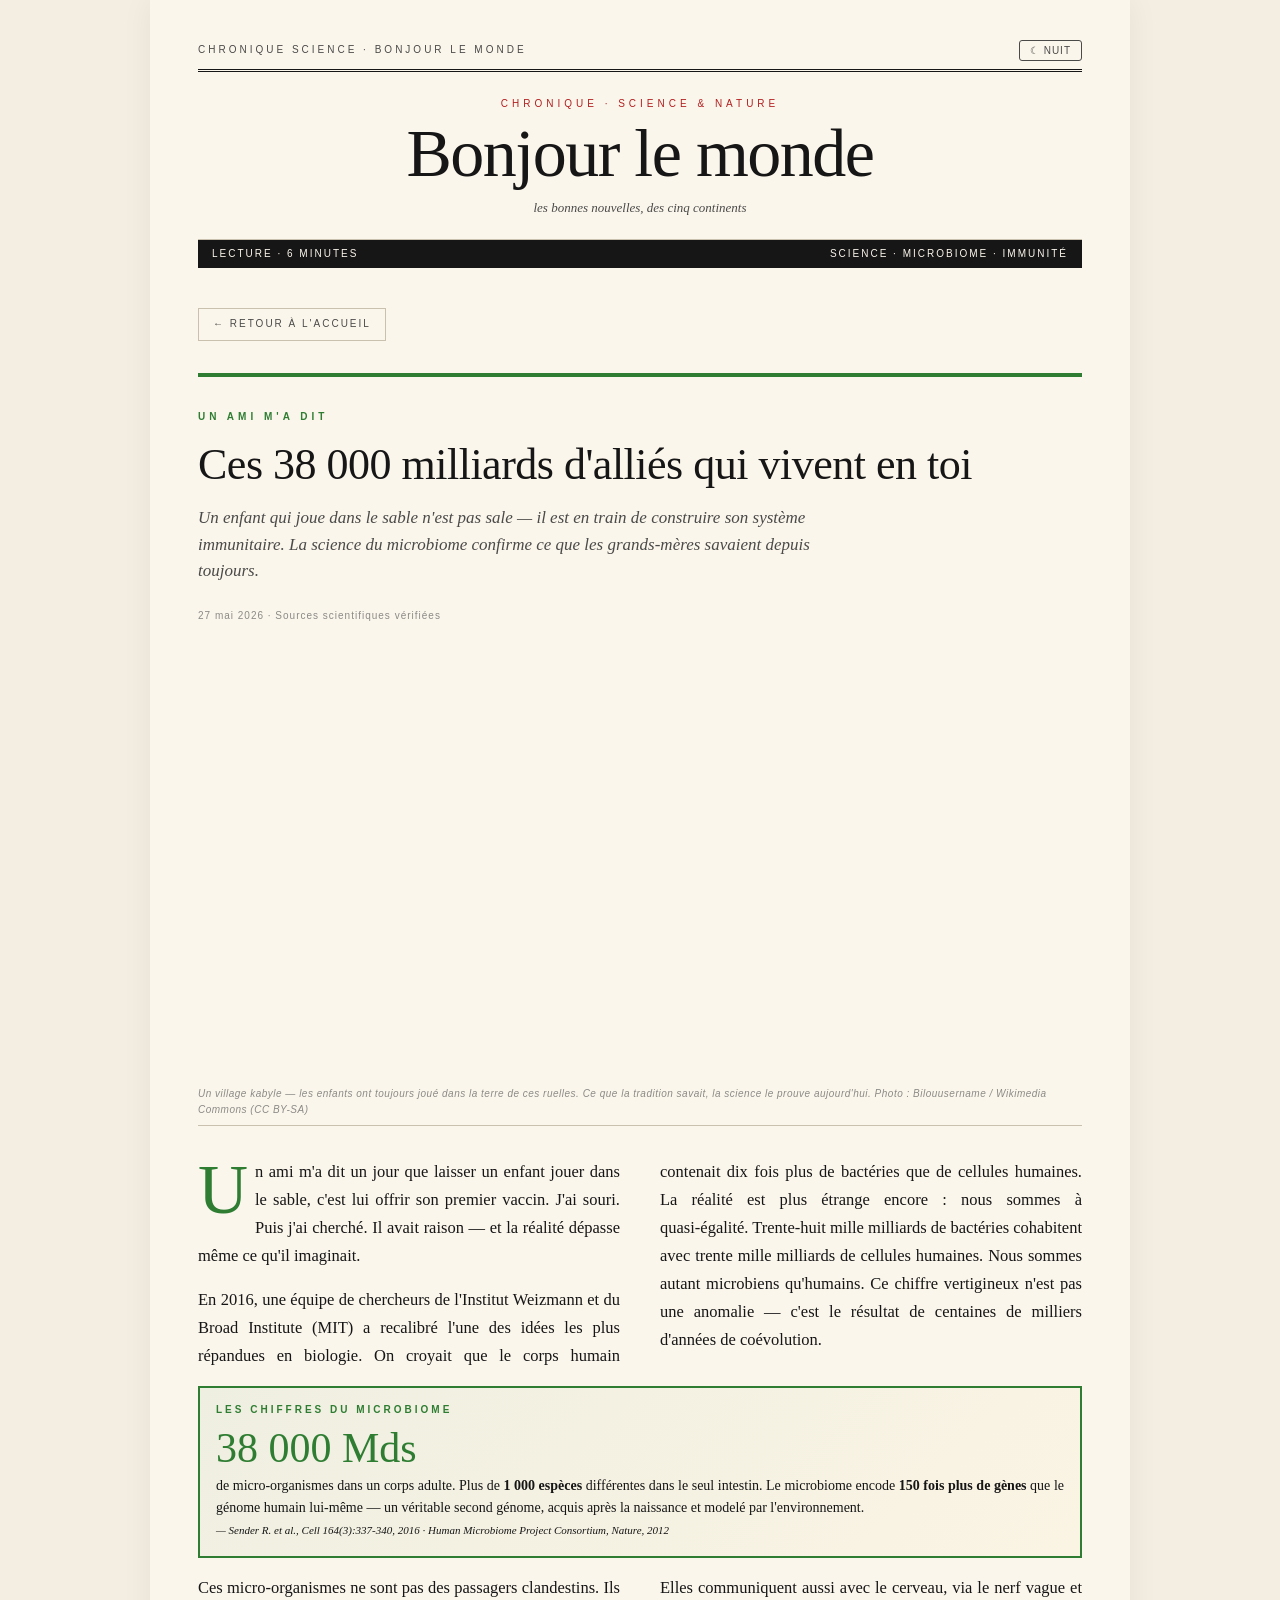
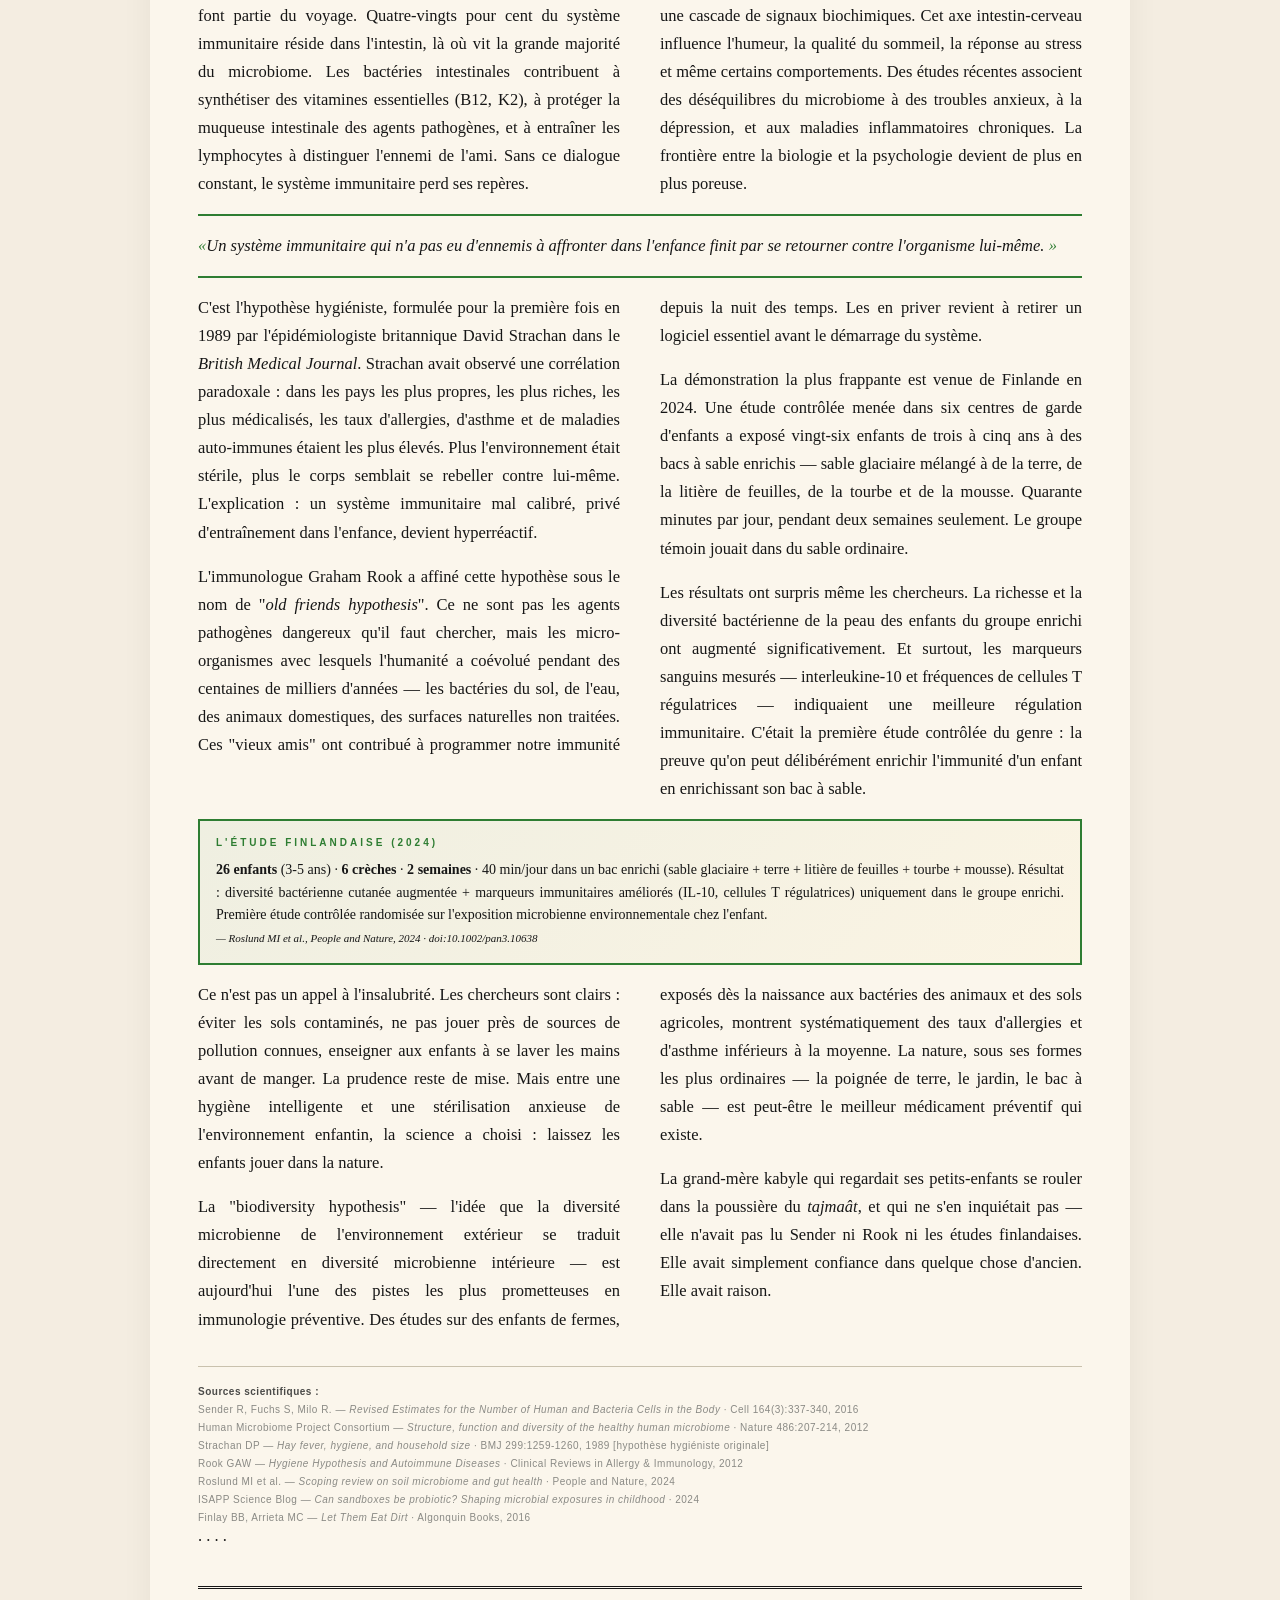
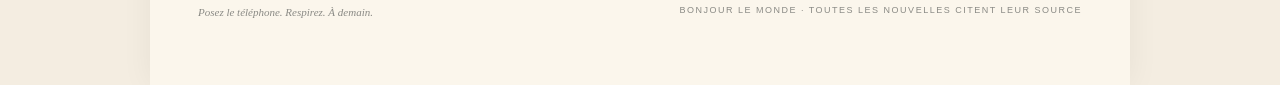
==== archives/ami-microbiome.html @ e5c4c758 "feat: article 'Un ami m'a dit' page séparée + bouton flash index" ====
<!DOCTYPE html>
<html lang="fr">
<head>
<meta charset="UTF-8">
<meta name="viewport" content="width=device-width, initial-scale=1.0">
<title>Un ami m'a dit — ces 38 000 milliards d'alliés qui vivent en toi | Bonjour le monde</title>
<meta name="description" content="Le microbiome humain, pourquoi les enfants qui jouent dans la terre s'immunisent, et comment ces 38 000 milliards de bactéries sont nos meilleurs alliés.">
<meta name="keywords" content="microbiome, bactéries intestinales, système immunitaire, enfants sable terre, hypothèse hygiéniste, bonnes nouvelles, santé, science">
<meta name="author" content="Bonjour le monde">
<meta name="robots" content="index, follow">
<link rel="canonical" href="https://dzcheck.com/archives/ami-microbiome.html">

<meta property="og:type" content="article">
<meta property="og:title" content="Un ami m'a dit — ces 38 000 milliards d'alliés qui vivent en toi">
<meta property="og:description" content="Le microbiome humain, pourquoi les enfants qui jouent dans la terre s'immunisent, et comment ces 38 000 milliards de bactéries sont nos meilleurs alliés.">
<meta property="og:image" content="https://upload.wikimedia.org/wikipedia/commons/3/3a/Berber%28village%29.jpg">
<meta property="og:url" content="https://dzcheck.com/archives/ami-microbiome.html">
<meta property="og:site_name" content="Bonjour le monde">
<meta property="og:locale" content="fr_FR">
<meta property="article:published_time" content="2026-05-27T08:00:00+01:00">
<meta property="article:section" content="Science">

<meta name="twitter:card" content="summary_large_image">
<meta name="twitter:title" content="Un ami m'a dit — ces 38 000 milliards d'alliés qui vivent en toi">
<meta name="twitter:description" content="Pourquoi jouer dans la terre est bon pour l'immunité — et ce que la science dit sur nos 38 000 milliards de bactéries.">
<meta name="twitter:image" content="https://upload.wikimedia.org/wikipedia/commons/3/3a/Berber%28village%29.jpg">

<script type="application/ld+json">
{
  "@context": "https://schema.org",
  "@type": "Article",
  "headline": "Un ami m'a dit — ces 38 000 milliards d'alliés qui vivent en toi",
  "datePublished": "2026-05-27T08:00:00+01:00",
  "inLanguage": "fr",
  "author": { "@type": "Organization", "name": "Bonjour le monde", "url": "https://dzcheck.com/" },
  "publisher": { "@type": "Organization", "name": "Bonjour le monde" },
  "description": "Le microbiome humain, pourquoi les enfants qui jouent dans la terre s'immunisent, et comment ces 38 000 milliards de bactéries sont nos meilleurs alliés.",
  "mainEntityOfPage": { "@type": "WebPage", "@id": "https://dzcheck.com/archives/ami-microbiome.html" }
}
</script>

<link rel="icon" type="image/svg+xml" href="../assets/logo.svg">
<link rel="stylesheet" href="../assets/style.css">
<style>
  .ami-header {
    border-top: 4px solid #2E7D32;
    padding: 2rem 0 1rem;
    margin-bottom: 2rem;
  }
  .ami-label {
    font-family: var(--sans);
    font-size: 10px;
    letter-spacing: 4px;
    text-transform: uppercase;
    color: #2E7D32;
    font-weight: bold;
    margin: 0 0 1rem;
  }
  .ami-header h1 {
    font-family: var(--display);
    font-size: clamp(28px, 5vw, 44px);
    font-weight: 500;
    line-height: 1.1;
    letter-spacing: -0.5px;
    margin: 0 0 1rem;
  }
  .ami-header .deck {
    font-style: italic;
    font-size: 17px;
    line-height: 1.55;
    color: var(--ink-soft);
    max-width: 38em;
    margin: 0 0 1.5rem;
  }
  .ami-body {
    columns: 1;
    column-gap: 2.5rem;
    margin: 2rem 0;
  }
  @media (min-width: 720px) { .ami-body { columns: 2; } }
  .ami-body p {
    margin: 0 0 1rem;
    text-align: justify;
    hyphens: auto;
    font-size: 16.5px;
    line-height: 1.7;
  }
  .ami-body p:first-child::first-letter {
    font-family: var(--display);
    font-size: 4.2em;
    float: left;
    line-height: 0.85;
    margin: 0.05em 0.1em 0 0;
    font-weight: 500;
    color: #2E7D32;
  }
  .pull-ami {
    border-top: 2px solid #2E7D32;
    border-bottom: 2px solid #2E7D32;
    padding: 1rem 0; margin: 1.5rem 0;
    font-family: var(--display); font-size: 21px;
    font-style: italic; line-height: 1.35;
    text-align: center; color: var(--ink);
    column-span: all;
  }
  .pull-ami::before { content: "\AB "; color: #2E7D32; }
  .pull-ami::after  { content: " \BB"; color: #2E7D32; }
  .encadre-science {
    border: 2px solid #2E7D32;
    background: linear-gradient(135deg, rgba(46,125,50,0.06) 0%, rgba(245,197,24,0.04) 100%);
    padding: 14px 16px; margin: 1rem 0;
    column-span: all;
  }
  .encadre-science h4 {
    font-family: var(--sans); font-size: 10px; letter-spacing: 3px;
    text-transform: uppercase; color: #2E7D32; margin: 0 0 8px; font-weight: bold;
  }
  .encadre-science .chiffre {
    font-family: var(--display); font-size: 42px; line-height: 1;
    color: #2E7D32; font-weight: 500; display: block; margin-bottom: 6px;
  }
  .encadre-science p { margin: 0; font-size: 14px; line-height: 1.6; }
  .refs {
    border-top: 1px solid var(--rule);
    padding-top: 1rem;
    margin-top: 2rem;
    font-family: var(--sans);
    font-size: 10px;
    color: var(--ink-faint);
    letter-spacing: 0.5px;
    line-height: 1.8;
  }
  .refs strong { color: var(--ink-soft); }
  .back-link {
    display: inline-block;
    font-family: var(--sans);
    font-size: 10px;
    letter-spacing: 2px;
    text-transform: uppercase;
    color: var(--ink-soft);
    border: 0.5px solid var(--rule);
    padding: 7px 14px;
    text-decoration: none;
    transition: all 0.2s;
    margin-bottom: 2rem;
  }
  .back-link:hover { color: #2E7D32; border-color: #2E7D32; }
</style>
</head>
<body>
<div class="page">

<div class="topbar">
  <small>Chronique Science · Bonjour le monde</small>
  <button class="toggle" id="toggle">☾ NUIT</button>
</div>

<header class="masthead">
  <p class="pre">Chronique · Science &amp; Nature</p>
  <h1>Bonjour le monde</h1>
  <p class="strap">les bonnes nouvelles, des cinq continents</p>
</header>

<div class="bandeau">
  <span>Lecture · 6 minutes</span>
  <span>Science · Microbiome · Immunité</span>
</div>

<a class="back-link" href="../index.html">← Retour à l'accueil</a>

<!-- ===== ARTICLE ===== -->
<article>
  <div class="ami-header">
    <p class="ami-label">Un ami m'a dit</p>
    <h1>Ces 38 000 milliards d'alliés qui vivent en toi</h1>
    <p class="deck">Un enfant qui joue dans le sable n'est pas sale — il est en train de construire son système immunitaire. La science du microbiome confirme ce que les grands-mères savaient depuis toujours.</p>
    <p style="font-family:var(--sans);font-size:10px;color:var(--ink-faint);letter-spacing:1px;">27 mai 2026 · Sources scientifiques vérifiées</p>
  </div>

  <div class="cover-photo" data-bg="https://upload.wikimedia.org/wikipedia/commons/3/3a/Berber%28village%29.jpg" style="aspect-ratio:16/7;"></div>
  <p class="cover-caption">Un village kabyle — les enfants ont toujours joué dans la terre de ces ruelles. Ce que la tradition savait, la science le prouve aujourd'hui. Photo : Bilouusername / Wikimedia Commons (CC BY-SA)</p>

  <div class="ami-body">

    <p>Un ami m'a dit un jour que laisser un enfant jouer dans le sable, c'est lui offrir son premier vaccin. J'ai souri. Puis j'ai cherché. Il avait raison — et la réalité dépasse même ce qu'il imaginait.</p>

    <p>En 2016, une équipe de chercheurs de l'Institut Weizmann et du Broad Institute (MIT) a recalibré l'une des idées les plus répandues en biologie. On croyait que le corps humain contenait dix fois plus de bactéries que de cellules humaines. La réalité est plus étrange encore : nous sommes à quasi-égalité. Trente-huit mille milliards de bactéries cohabitent avec trente mille milliards de cellules humaines. Nous sommes autant microbiens qu'humains. Ce chiffre vertigineux n'est pas une anomalie — c'est le résultat de centaines de milliers d'années de coévolution.</p>

    <div class="encadre-science">
      <h4>Les chiffres du microbiome</h4>
      <span class="chiffre">38 000 Mds</span>
      <p>de micro-organismes dans un corps adulte. Plus de <strong>1 000 espèces</strong> différentes dans le seul intestin. Le microbiome encode <strong>150 fois plus de gènes</strong> que le génome humain lui-même — un véritable second génome, acquis après la naissance et modelé par l'environnement.
      <br><em style="font-size:11px;">— Sender R. et al., Cell 164(3):337-340, 2016 · Human Microbiome Project Consortium, Nature, 2012</em></p>
    </div>

    <p>Ces micro-organismes ne sont pas des passagers clandestins. Ils font partie du voyage. Quatre-vingts pour cent du système immunitaire réside dans l'intestin, là où vit la grande majorité du microbiome. Les bactéries intestinales contribuent à synthétiser des vitamines essentielles (B12, K2), à protéger la muqueuse intestinale des agents pathogènes, et à entraîner les lymphocytes à distinguer l'ennemi de l'ami. Sans ce dialogue constant, le système immunitaire perd ses repères.</p>

    <p>Elles communiquent aussi avec le cerveau, via le nerf vague et une cascade de signaux biochimiques. Cet axe intestin-cerveau influence l'humeur, la qualité du sommeil, la réponse au stress et même certains comportements. Des études récentes associent des déséquilibres du microbiome à des troubles anxieux, à la dépression, et aux maladies inflammatoires chroniques. La frontière entre la biologie et la psychologie devient de plus en plus poreuse.</p>

    <p class="pull-ami">Un système immunitaire qui n'a pas eu d'ennemis à affronter dans l'enfance finit par se retourner contre l'organisme lui-même.</p>

    <p>C'est l'hypothèse hygiéniste, formulée pour la première fois en 1989 par l'épidémiologiste britannique David Strachan dans le <em>British Medical Journal</em>. Strachan avait observé une corrélation paradoxale : dans les pays les plus propres, les plus riches, les plus médicalisés, les taux d'allergies, d'asthme et de maladies auto-immunes étaient les plus élevés. Plus l'environnement était stérile, plus le corps semblait se rebeller contre lui-même. L'explication : un système immunitaire mal calibré, privé d'entraînement dans l'enfance, devient hyperréactif.</p>

    <p>L'immunologue Graham Rook a affiné cette hypothèse sous le nom de "<em>old friends hypothesis</em>". Ce ne sont pas les agents pathogènes dangereux qu'il faut chercher, mais les micro-organismes avec lesquels l'humanité a coévolué pendant des centaines de milliers d'années — les bactéries du sol, de l'eau, des animaux domestiques, des surfaces naturelles non traitées. Ces "vieux amis" ont contribué à programmer notre immunité depuis la nuit des temps. Les en priver revient à retirer un logiciel essentiel avant le démarrage du système.</p>

    <p>La démonstration la plus frappante est venue de Finlande en 2024. Une étude contrôlée menée dans six centres de garde d'enfants a exposé vingt-six enfants de trois à cinq ans à des bacs à sable enrichis — sable glaciaire mélangé à de la terre, de la litière de feuilles, de la tourbe et de la mousse. Quarante minutes par jour, pendant deux semaines seulement. Le groupe témoin jouait dans du sable ordinaire.</p>

    <p>Les résultats ont surpris même les chercheurs. La richesse et la diversité bactérienne de la peau des enfants du groupe enrichi ont augmenté significativement. Et surtout, les marqueurs sanguins mesurés — interleukine-10 et fréquences de cellules T régulatrices — indiquaient une meilleure régulation immunitaire. C'était la première étude contrôlée du genre : la preuve qu'on peut délibérément enrichir l'immunité d'un enfant en enrichissant son bac à sable.</p>

    <div class="encadre-science">
      <h4>L'étude finlandaise (2024)</h4>
      <p><strong>26 enfants</strong> (3-5 ans) · <strong>6 crèches</strong> · <strong>2 semaines</strong> · 40 min/jour dans un bac enrichi (sable glaciaire + terre + litière de feuilles + tourbe + mousse). Résultat : diversité bactérienne cutanée augmentée + marqueurs immunitaires améliorés (IL-10, cellules T régulatrices) uniquement dans le groupe enrichi. Première étude contrôlée randomisée sur l'exposition microbienne environnementale chez l'enfant.
      <br><em style="font-size:11px;">— Roslund MI et al., People and Nature, 2024 · doi:10.1002/pan3.10638</em></p>
    </div>

    <p>Ce n'est pas un appel à l'insalubrité. Les chercheurs sont clairs : éviter les sols contaminés, ne pas jouer près de sources de pollution connues, enseigner aux enfants à se laver les mains avant de manger. La prudence reste de mise. Mais entre une hygiène intelligente et une stérilisation anxieuse de l'environnement enfantin, la science a choisi : laissez les enfants jouer dans la nature.</p>

    <p>La "biodiversity hypothesis" — l'idée que la diversité microbienne de l'environnement extérieur se traduit directement en diversité microbienne intérieure — est aujourd'hui l'une des pistes les plus prometteuses en immunologie préventive. Des études sur des enfants de fermes, exposés dès la naissance aux bactéries des animaux et des sols agricoles, montrent systématiquement des taux d'allergies et d'asthme inférieurs à la moyenne. La nature, sous ses formes les plus ordinaires — la poignée de terre, le jardin, le bac à sable — est peut-être le meilleur médicament préventif qui existe.</p>

    <p>La grand-mère kabyle qui regardait ses petits-enfants se rouler dans la poussière du <em>tajmaât</em>, et qui ne s'en inquiétait pas — elle n'avait pas lu Sender ni Rook ni les études finlandaises. Elle avait simplement confiance dans quelque chose d'ancien. Elle avait raison.</p>

  </div>

  <div class="refs">
    <strong>Sources scientifiques :</strong><br>
    Sender R, Fuchs S, Milo R. — <em>Revised Estimates for the Number of Human and Bacteria Cells in the Body</em> · Cell 164(3):337-340, 2016<br>
    Human Microbiome Project Consortium — <em>Structure, function and diversity of the healthy human microbiome</em> · Nature 486:207-214, 2012<br>
    Strachan DP — <em>Hay fever, hygiene, and household size</em> · BMJ 299:1259-1260, 1989 [hypothèse hygiéniste originale]<br>
    Rook GAW — <em>Hygiene Hypothesis and Autoimmune Diseases</em> · Clinical Reviews in Allergy & Immunology, 2012<br>
    Roslund MI et al. — <em>Scoping review on soil microbiome and gut health</em> · People and Nature, 2024<br>
    ISAPP Science Blog — <em>Can sandboxes be probiotic? Shaping microbial exposures in childhood</em> · 2024<br>
    Finlay BB, Arrieta MC — <em>Let Them Eat Dirt</em> · Algonquin Books, 2016
  </div>
</article>

<div class="ornament">· · · ·</div>

<div class="colophon">
  <p class="left">Posez le téléphone. Respirez. À demain.</p>
  <p class="right">Bonjour le monde · Toutes les nouvelles citent leur source</p>
</div>

</div>

<script>
(function(){
  const btn = document.getElementById('toggle');
  const body = document.body;
  if (window.matchMedia && window.matchMedia('(prefers-color-scheme: dark)').matches) {
    body.classList.add('dark'); btn.textContent = '☀ JOUR';
  }
  btn.addEventListener('click', () => {
    body.classList.toggle('dark');
    btn.textContent = body.classList.contains('dark') ? '☀ JOUR' : '☾ NUIT';
  });
  const lazyImages = document.querySelectorAll('[data-bg]');
  if ('IntersectionObserver' in window) {
    const obs = new IntersectionObserver(entries => {
      entries.forEach(e => { if (e.isIntersecting) { e.target.style.backgroundImage = `url('${e.target.dataset.bg}')`; obs.unobserve(e.target); } });
    }, { rootMargin: '200px' });
    lazyImages.forEach(img => obs.observe(img));
  } else {
    lazyImages.forEach(img => img.style.backgroundImage = `url('${img.dataset.bg}')`);
  }
})();
</script>
</body>
</html>
---- assets/style.css ----
/* Bonjour le monde — feuille de style partagée */
:root {
  --bg: #f4ede1;
  --paper: #fbf6ec;
  --surface: #ffffff;
  --ink: #161616;
  --ink-soft: #4a4a48;
  --ink-faint: #8a8a85;
  --rule: #c9c1ad;
  --rule-strong: #161616;
  --red: #b21f1f;
  --gold: #a17c1b;
  --teal: #1a6660;
  --serif: "Iowan Old Style", "Palatino Linotype", Palatino, Georgia, "Times New Roman", serif;
  --display: "Iowan Old Style", "Palatino Linotype", Georgia, serif;
  --sans: "Helvetica Neue", "Arial Narrow", Arial, sans-serif;
}
body.dark {
  --bg: #131210;
  --paper: #1a1815;
  --surface: #221f1a;
  --ink: #ece5d3;
  --ink-soft: #b8b0a0;
  --ink-faint: #7a7368;
  --rule: #383330;
  --rule-strong: #ece5d3;
  --red: #e87d7d;
  --gold: #d9b26a;
  --teal: #6dbab2;
}
* { box-sizing: border-box; }
html, body { margin: 0; padding: 0; }
body {
  background: var(--bg);
  color: var(--ink);
  font-family: var(--serif);
  font-size: 16.5px;
  line-height: 1.65;
  -webkit-font-smoothing: antialiased;
  text-rendering: optimizeLegibility;
  transition: background 0.3s ease, color 0.3s ease;
}
.page {
  max-width: 980px;
  margin: 0 auto;
  background: var(--paper);
  padding: 1.25rem 1.5rem 3rem;
  box-shadow: 0 0 30px rgba(0,0,0,0.06);
}
@media (min-width: 800px){ .page { padding: 2.5rem 3rem 4rem; } }

.topbar { display: flex; justify-content: space-between; align-items: center; padding-bottom: 8px; border-bottom: 3px double var(--rule-strong); }
.topbar small { font-family: var(--sans); font-size: 10px; letter-spacing: 3px; color: var(--ink-soft); text-transform: uppercase; }
.toggle { background: transparent; border: 1px solid var(--ink-soft); border-radius: 3px; padding: 4px 10px; font-family: var(--sans); font-size: 10px; letter-spacing: 1px; color: var(--ink-soft); cursor: pointer; }
.toggle:hover { color: var(--ink); border-color: var(--ink); }

.masthead { text-align: center; padding: 1.5rem 0 0.5rem; border-bottom: 1px solid var(--rule); margin-bottom: 0; }
.masthead .pre { font-family: var(--sans); font-size: 10px; letter-spacing: 4px; color: var(--red); text-transform: uppercase; margin: 0 0 8px; }
.masthead h1 { font-family: var(--display); font-size: clamp(42px, 9vw, 68px); font-weight: 500; margin: 0; letter-spacing: -1.5px; line-height: 0.95; }
.masthead .strap { font-style: italic; font-size: 13px; color: var(--ink-soft); margin: 12px 0 0; padding-bottom: 12px; }
.bandeau { background: var(--ink); color: var(--paper); padding: 6px 14px; display: flex; justify-content: space-between; font-family: var(--sans); font-size: 10px; letter-spacing: 2px; text-transform: uppercase; margin-bottom: 2.5rem; }

/* Cover */
.cover { margin-bottom: 3rem; }
.cover-photo { width: 100%; aspect-ratio: 16/9; background-size: cover; background-position: center; filter: saturate(0.9) contrast(1.05); }
body.dark .cover-photo { filter: saturate(0.7) contrast(1.05) brightness(0.85); }
.cover-caption { font-family: var(--sans); font-size: 10px; color: var(--ink-faint); letter-spacing: 0.5px; padding: 6px 0; border-bottom: 1px solid var(--rule); font-style: italic; }
.cover-kicker { font-family: var(--sans); font-size: 11px; letter-spacing: 3px; color: var(--red); text-transform: uppercase; margin: 1.25rem 0 8px; font-weight: bold; }
.cover h2 { font-family: var(--display); font-size: clamp(28px, 5.5vw, 42px); font-weight: 500; line-height: 1.1; letter-spacing: -0.6px; margin: 0 0 1rem; }
.cover .deck { font-style: italic; font-size: 17px; line-height: 1.5; color: var(--ink-soft); margin: 0 0 1.5rem; max-width: 38em; }
.cover-body { columns: 1; column-gap: 2.5rem; }
@media (min-width: 720px){ .cover-body { columns: 2; } }
.cover-body p { margin: 0 0 1rem; text-align: justify; hyphens: auto; }
.cover-body p:first-child::first-letter { font-family: var(--display); font-size: 4.2em; float: left; line-height: 0.85; margin: 0.05em 0.1em 0 0; font-weight: 500; color: var(--red); }
.source-line { font-family: var(--sans); font-size: 9px; letter-spacing: 1.5px; text-transform: uppercase; color: var(--ink-faint); border-top: 1px solid var(--rule); padding-top: 10px; margin-top: 1.25rem; }

.sec-band { display: flex; align-items: center; gap: 14px; margin: 3rem 0 1.5rem; }
.sec-band .num { font-family: var(--display); font-size: 36px; line-height: 1; color: var(--red); font-weight: 500; }
.sec-band .lab { font-family: var(--sans); font-size: 11px; letter-spacing: 3px; text-transform: uppercase; color: var(--ink-soft); flex: 1; border-bottom: 1px solid var(--rule); padding-bottom: 6px; }

article.std { margin-bottom: 2.5rem; }
article.std h2 { font-family: var(--display); font-size: clamp(22px, 4vw, 28px); font-weight: 500; line-height: 1.2; letter-spacing: -0.3px; margin: 0 0 1rem; }
article.std .photo { width: 100%; aspect-ratio: 4/3; background-size: cover; background-position: center; filter: saturate(0.9); }
body.dark article.std .photo { filter: saturate(0.7) brightness(0.85); }
article.std .ph-cap { font-family: var(--sans); font-size: 10px; color: var(--ink-faint); font-style: italic; padding-bottom: 14px; border-bottom: 1px solid var(--rule); margin-bottom: 14px; }
article.std .body { columns: 1; column-gap: 2rem; }
@media (min-width: 720px){ article.std .body { columns: 2; } }
article.std .body p { margin: 0 0 0.9rem; text-align: justify; hyphens: auto; }
article.std.split { display: grid; gap: 1.5rem; grid-template-columns: 1fr; }
@media (min-width: 720px){ article.std.split { grid-template-columns: 1fr 1.4fr; } article.std.split .body { columns: 1; } }

.encadre { border: 1.5px solid var(--ink); padding: 14px 16px; margin: 1rem 0; background: var(--surface); }
.encadre h4 { font-family: var(--sans); font-size: 10px; letter-spacing: 3px; text-transform: uppercase; color: var(--red); margin: 0 0 8px; font-weight: bold; }
.encadre p { margin: 0; font-size: 14px; line-height: 1.55; }
.chiffre { font-family: var(--display); font-size: 38px; line-height: 1; color: var(--ink); font-weight: 500; display: block; margin-bottom: 6px; }

.pull { border-top: 2px solid var(--ink); border-bottom: 2px solid var(--ink); padding: 1rem 0; margin: 1.5rem 0; font-family: var(--display); font-size: 22px; font-style: italic; line-height: 1.35; text-align: center; color: var(--ink); }
.pull::before { content: "« "; color: var(--red); }
.pull::after { content: " »"; color: var(--red); }

.dyn { display: grid; grid-template-columns: 1fr; gap: 2rem; margin: 3rem 0; }
@media (min-width: 600px){ .dyn { grid-template-columns: 1fr 1fr; } }
.dyn h3 { font-family: var(--sans); font-size: 10px; letter-spacing: 3px; text-transform: uppercase; color: var(--red); border-bottom: 1px solid var(--rule); padding-bottom: 6px; margin: 0 0 12px; }
.dyn .riddle p, .dyn .pensee p { font-style: italic; font-size: 16px; line-height: 1.6; margin: 0 0 8px; }
.dyn small { font-family: var(--sans); font-size: 11px; color: var(--ink-faint); font-style: normal; }

.ia { background: var(--surface); border-top: 4px double var(--ink); border-bottom: 4px double var(--ink); padding: 2rem 1.5rem; margin: 3rem 0; }
@media (min-width: 720px){ .ia { padding: 2.5rem 2.5rem; } }
.ia .lab { font-family: var(--sans); font-size: 10px; letter-spacing: 3px; text-transform: uppercase; color: var(--gold); margin-bottom: 12px; font-weight: bold; }
.ia h2 { font-family: var(--display); font-size: clamp(22px, 4vw, 28px); font-weight: 500; line-height: 1.25; margin: 0 0 1.25rem; letter-spacing: -0.3px; }
.ia .body { columns: 1; column-gap: 2rem; }
@media (min-width: 720px){ .ia .body { columns: 2; } }
.ia .body p { margin: 0 0 0.85rem; text-align: justify; hyphens: auto; font-size: 15.5px; }
.ia .signoff { font-style: italic; color: var(--ink-soft); font-size: 13px; margin-top: 1.25rem; text-align: right; }

/* Archives nav (en pied de page) */
.archives-nav { margin-top: 4rem; padding-top: 1.5rem; border-top: 3px double var(--rule-strong); }
.archives-nav h3 { font-family: var(--sans); font-size: 11px; letter-spacing: 3px; text-transform: uppercase; color: var(--red); margin: 0 0 1rem; font-weight: bold; }
.archives-list { list-style: none; padding: 0; margin: 0; display: grid; grid-template-columns: 1fr; gap: 8px; }
@media (min-width: 600px){ .archives-list { grid-template-columns: repeat(auto-fill, minmax(260px, 1fr)); gap: 10px; } }
.archives-list li { border-bottom: 0.5px solid var(--rule); padding-bottom: 8px; }
.archives-list a { color: var(--ink); text-decoration: none; font-family: var(--display); font-size: 14px; line-height: 1.4; display: block; }
.archives-list a:hover { color: var(--red); }
.archives-list .meta { font-family: var(--sans); font-size: 9px; letter-spacing: 1.5px; text-transform: uppercase; color: var(--ink-faint); display: block; margin-bottom: 2px; }

/* Pied de page */
.colophon { border-top: 3px double var(--rule-strong); padding-top: 14px; display: flex; justify-content: space-between; flex-wrap: wrap; gap: 8px; margin-top: 2rem; }
.colophon p { font-size: 11px; margin: 0; color: var(--ink-faint); }
.colophon .left { font-style: italic; }
.colophon .right { font-family: var(--sans); font-size: 9px; letter-spacing: 1.5px; text-transform: uppercase; }

.photo-disclaimer { font-family: var(--sans); font-size: 10px; color: var(--ink-faint); text-align: center; padding: 8px; margin-top: 1rem; border: 1px dashed var(--rule); font-style: italic; }
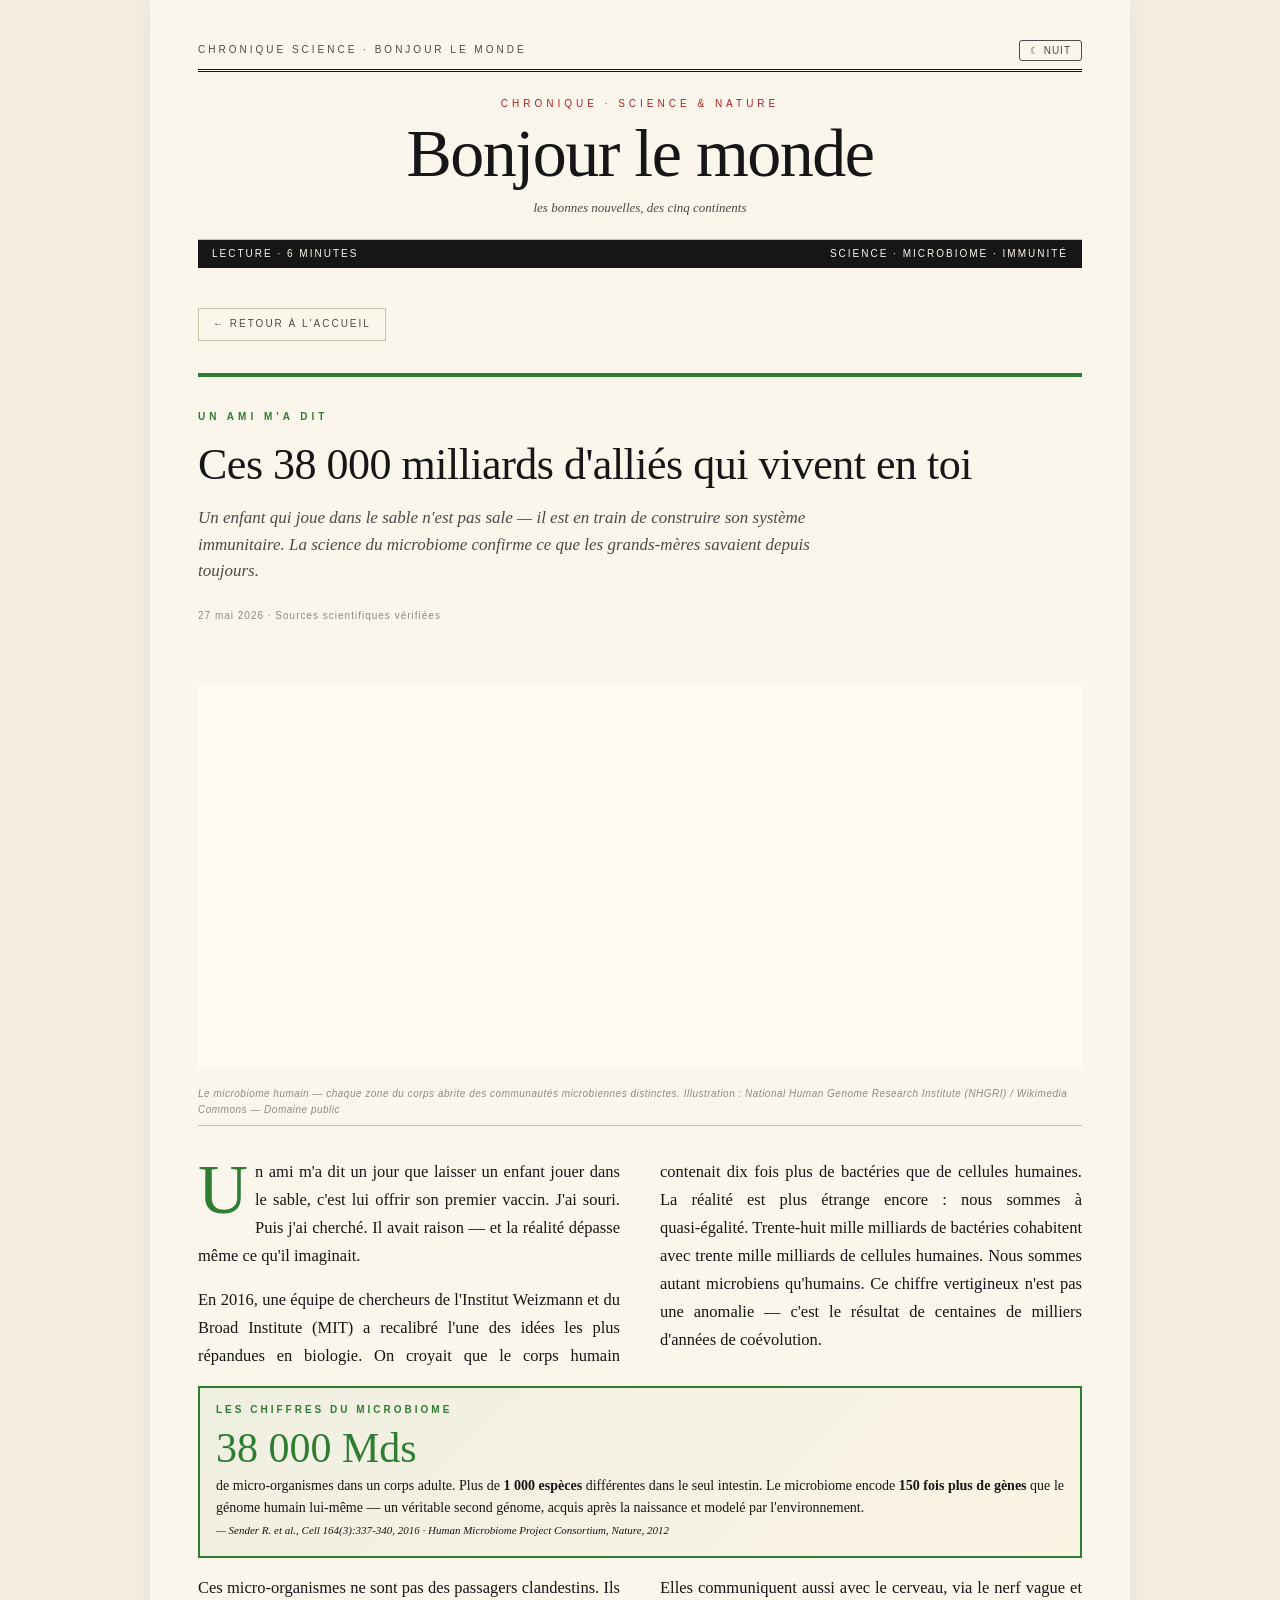
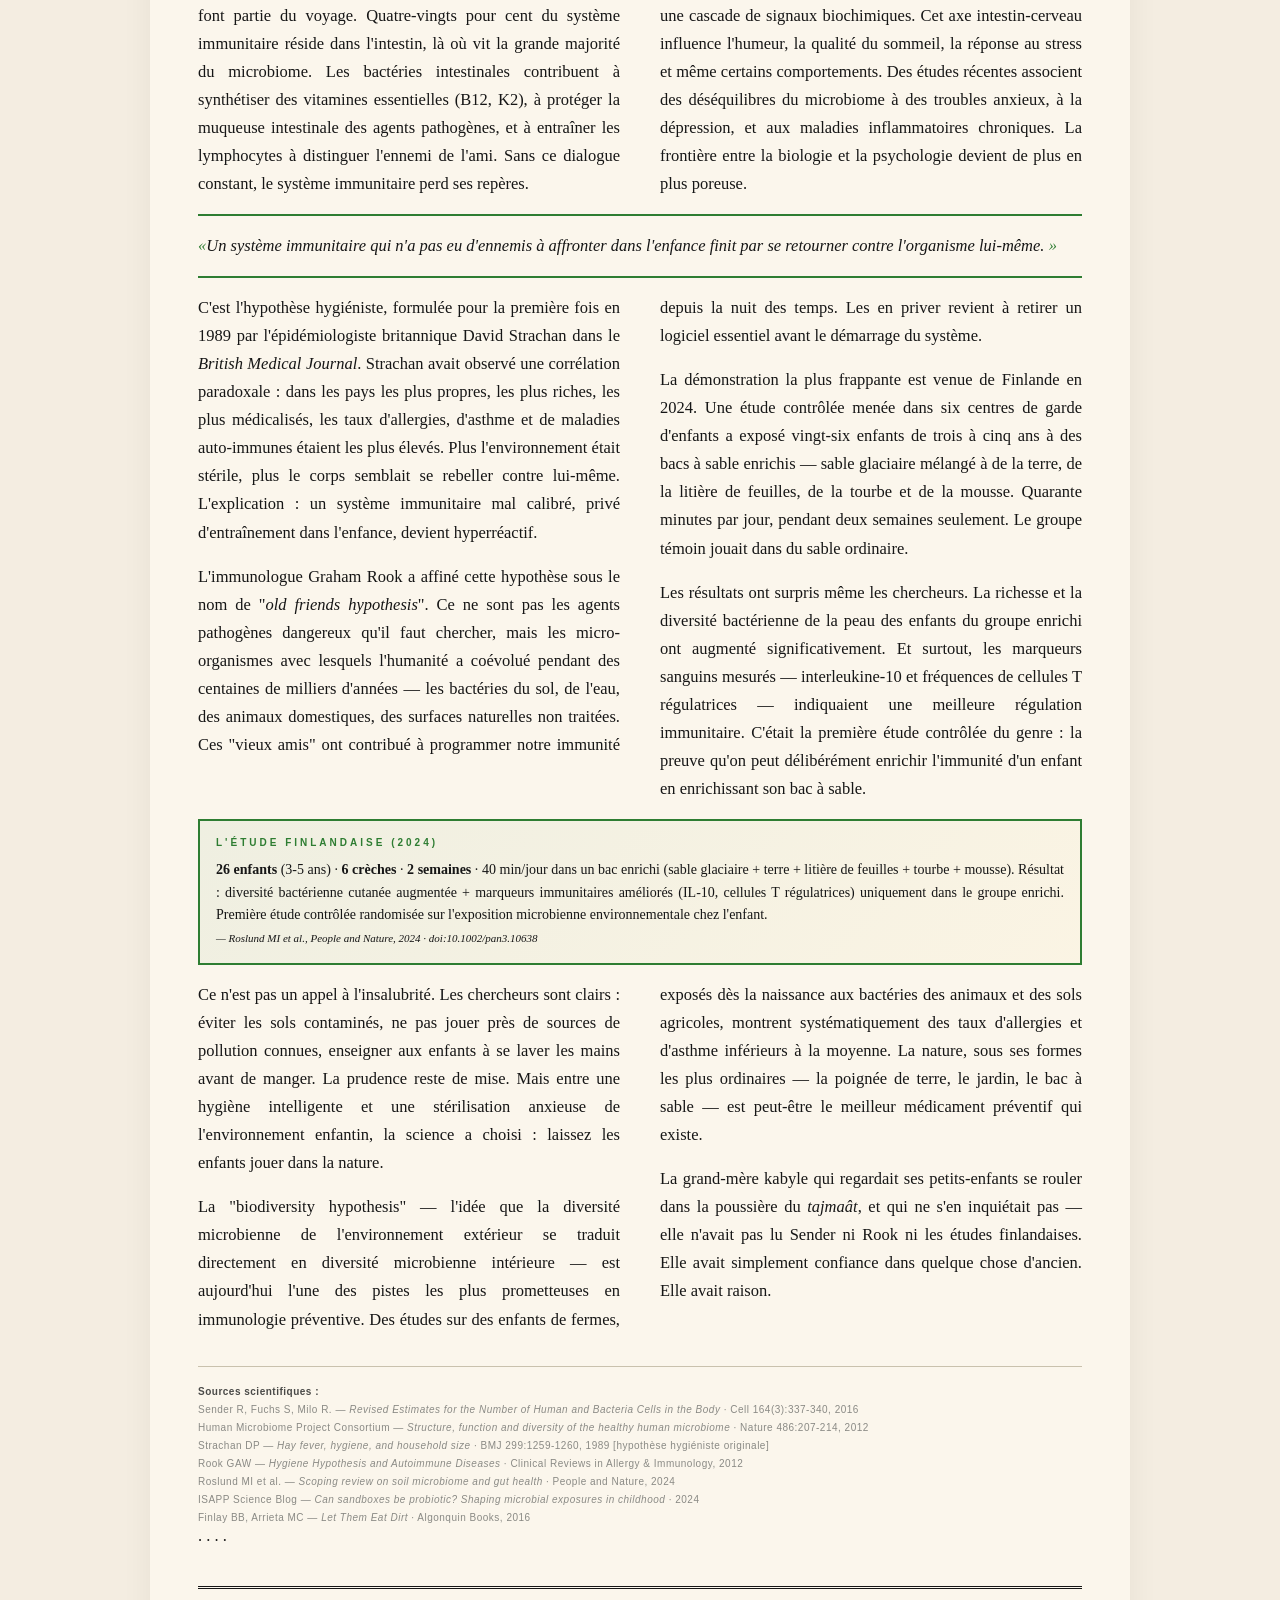
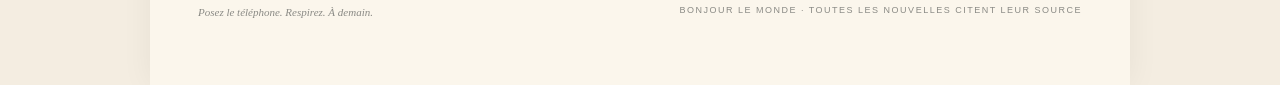
==== commit a3f0bd09: "fix: photo microbiome NHGRI — illustration scientifique pertinente" ====
--- a/archives/ami-microbiome.html
+++ b/archives/ami-microbiome.html
@@ -13,7 +13,7 @@
 <meta property="og:type" content="article">
 <meta property="og:title" content="Un ami m'a dit — ces 38 000 milliards d'alliés qui vivent en toi">
 <meta property="og:description" content="Le microbiome humain, pourquoi les enfants qui jouent dans la terre s'immunisent, et comment ces 38 000 milliards de bactéries sont nos meilleurs alliés.">
-<meta property="og:image" content="https://upload.wikimedia.org/wikipedia/commons/3/3a/Berber%28village%29.jpg">
+<meta property="og:image" content="https://upload.wikimedia.org/wikipedia/commons/b/b3/Human_microbiome_NHGRI.jpg">
 <meta property="og:url" content="https://dzcheck.com/archives/ami-microbiome.html">
 <meta property="og:site_name" content="Bonjour le monde">
 <meta property="og:locale" content="fr_FR">
@@ -23,7 +23,7 @@
 <meta name="twitter:card" content="summary_large_image">
 <meta name="twitter:title" content="Un ami m'a dit — ces 38 000 milliards d'alliés qui vivent en toi">
 <meta name="twitter:description" content="Pourquoi jouer dans la terre est bon pour l'immunité — et ce que la science dit sur nos 38 000 milliards de bactéries.">
-<meta name="twitter:image" content="https://upload.wikimedia.org/wikipedia/commons/3/3a/Berber%28village%29.jpg">
+<meta name="twitter:image" content="https://upload.wikimedia.org/wikipedia/commons/b/b3/Human_microbiome_NHGRI.jpg">
 
 <script type="application/ld+json">
 {
@@ -177,8 +177,8 @@
     <p style="font-family:var(--sans);font-size:10px;color:var(--ink-faint);letter-spacing:1px;">27 mai 2026 · Sources scientifiques vérifiées</p>
   </div>
 
-  <div class="cover-photo" data-bg="https://upload.wikimedia.org/wikipedia/commons/3/3a/Berber%28village%29.jpg" style="aspect-ratio:16/7;"></div>
-  <p class="cover-caption">Un village kabyle — les enfants ont toujours joué dans la terre de ces ruelles. Ce que la tradition savait, la science le prouve aujourd'hui. Photo : Bilouusername / Wikimedia Commons (CC BY-SA)</p>
+  <div class="cover-photo" data-bg="https://upload.wikimedia.org/wikipedia/commons/b/b3/Human_microbiome_NHGRI.jpg" style="aspect-ratio:16/7; background-size:contain; background-color:#f9f4ea;"></div>
+  <p class="cover-caption">Le microbiome humain — chaque zone du corps abrite des communautés microbiennes distinctes. Illustration : National Human Genome Research Institute (NHGRI) / Wikimedia Commons — Domaine public</p>
 
   <div class="ami-body">
 
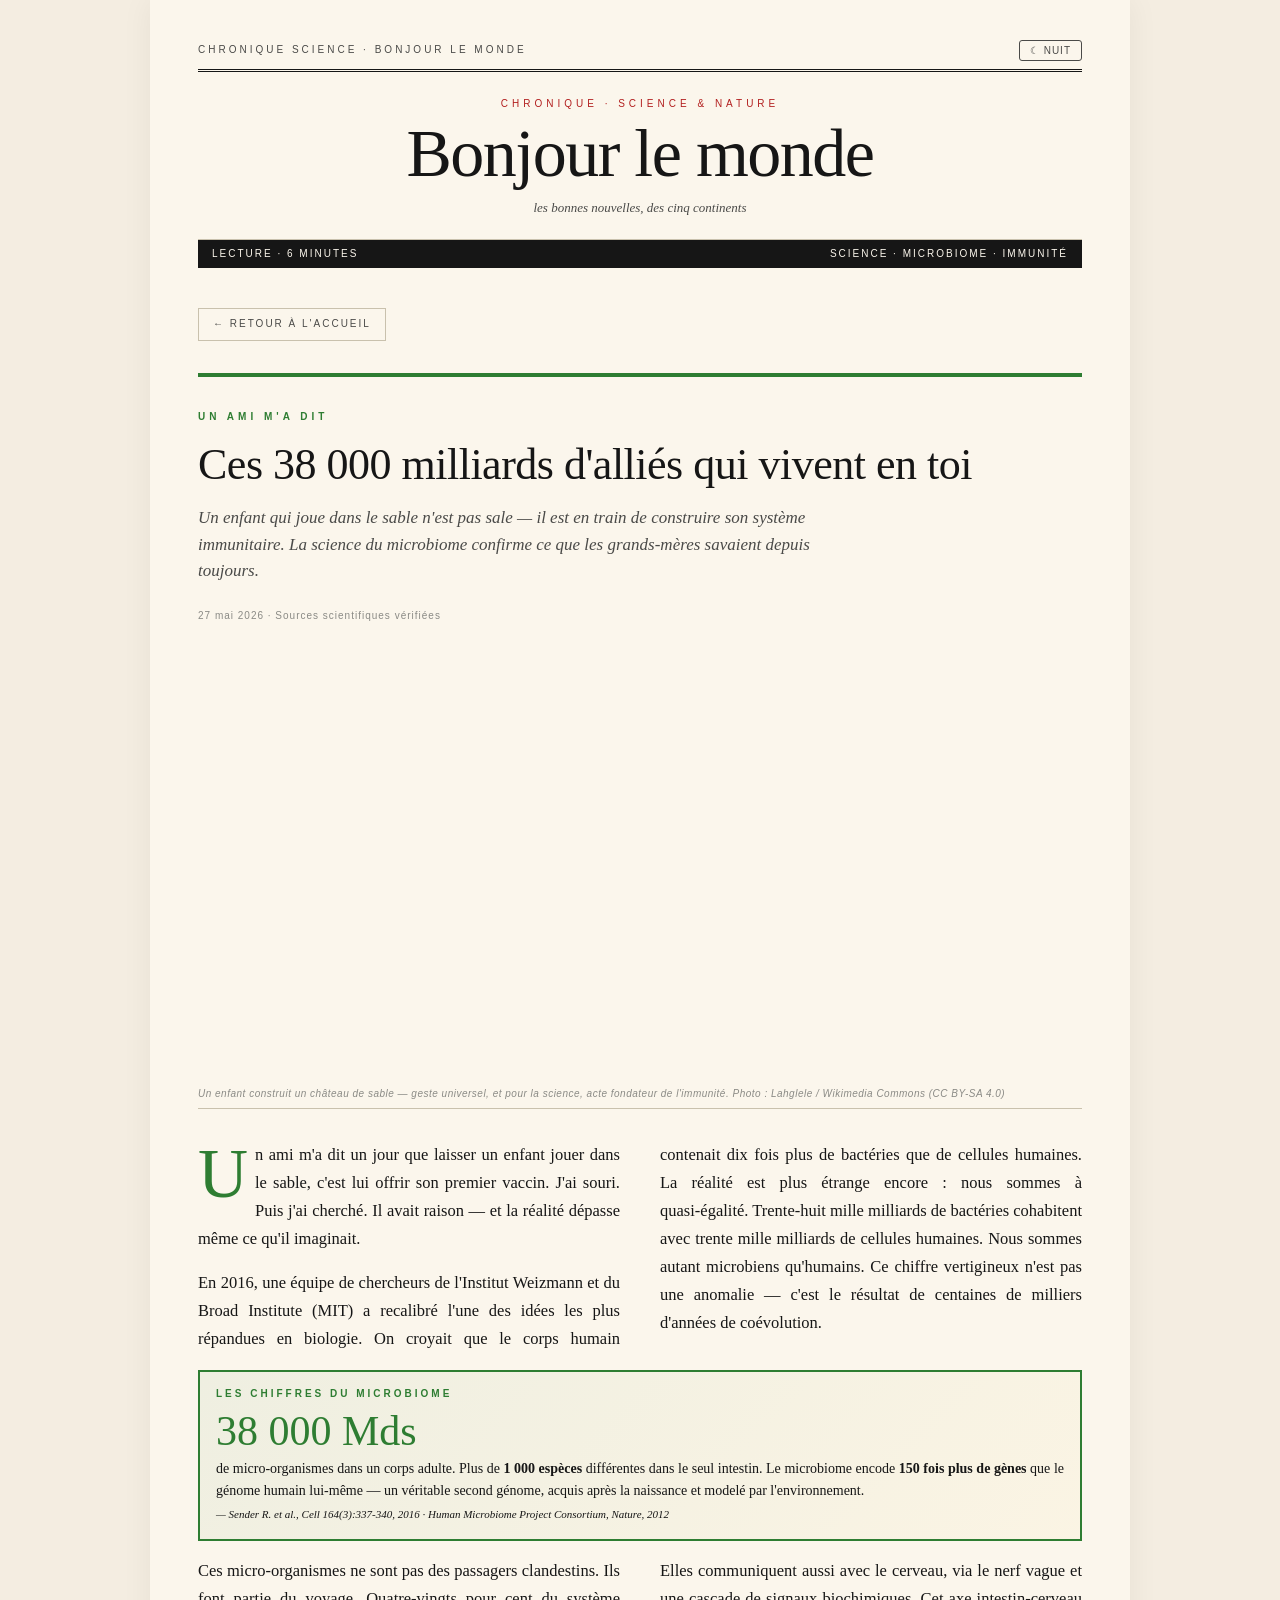
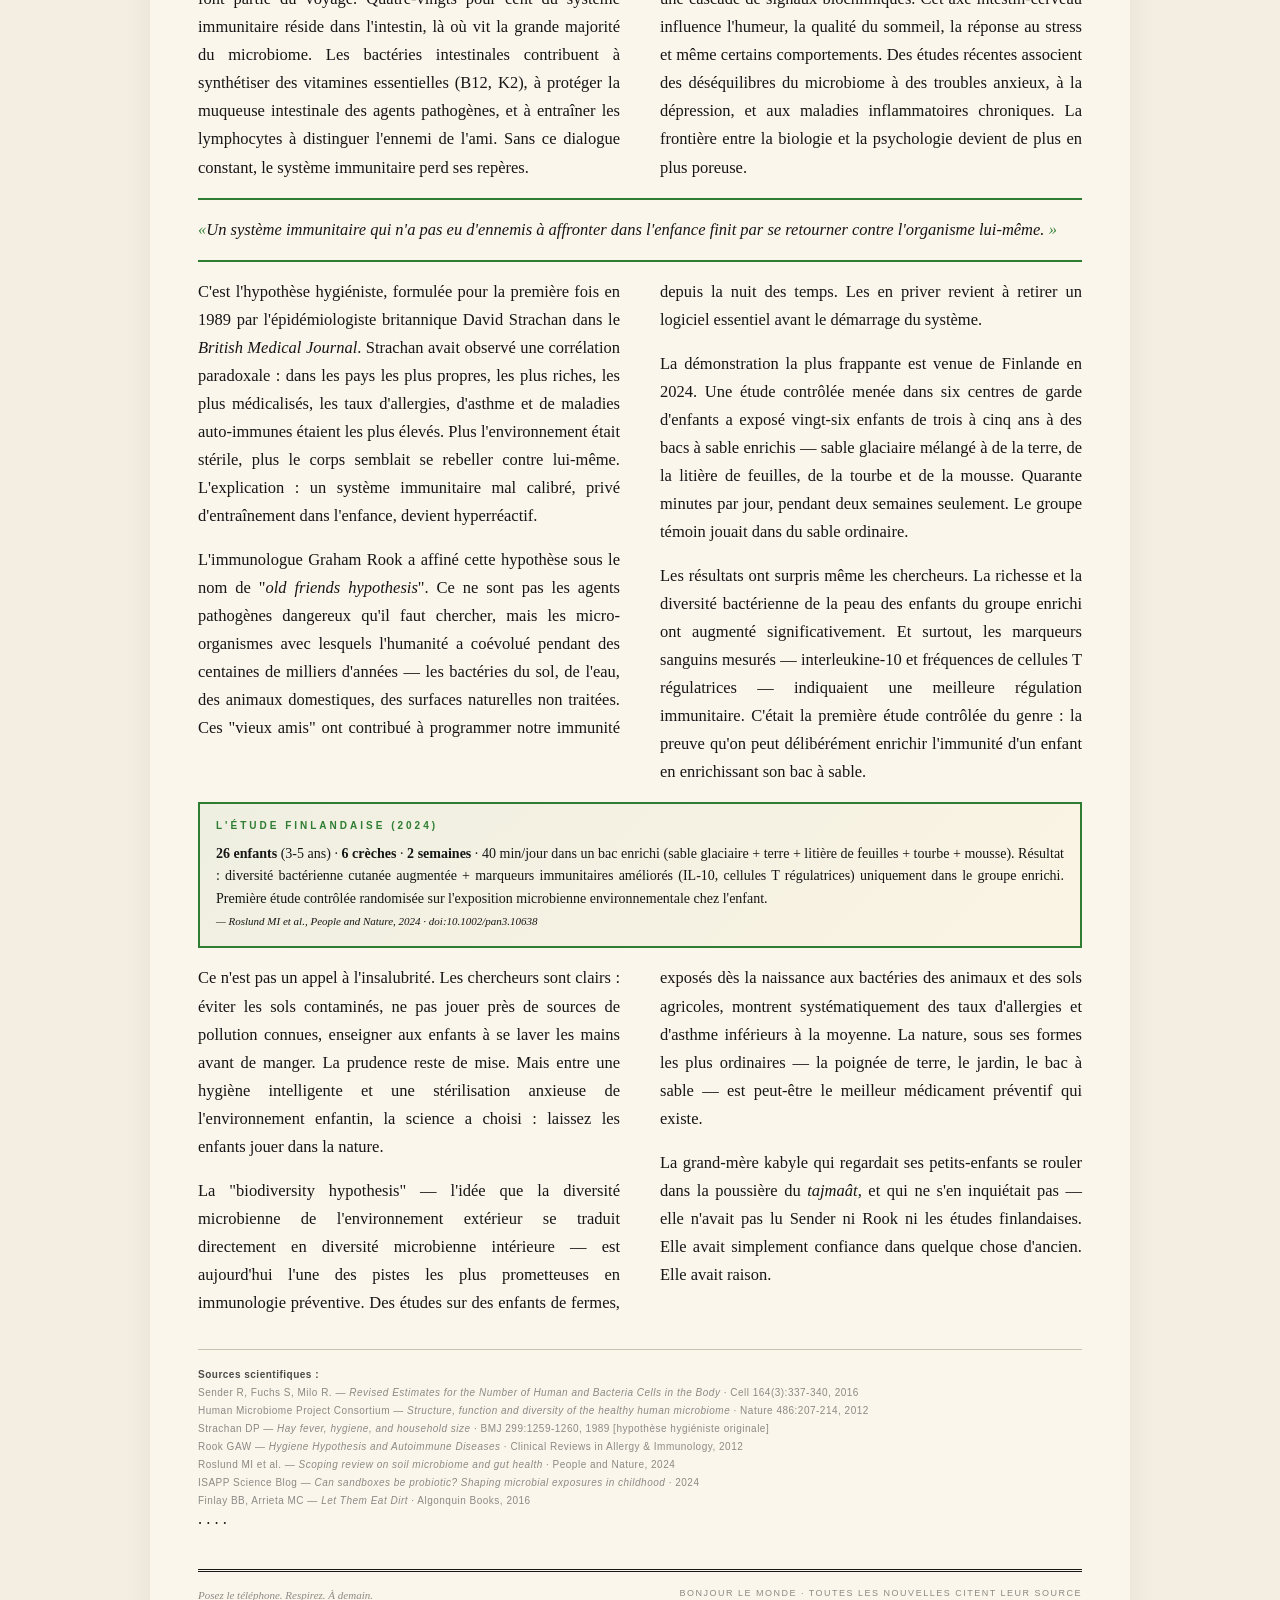
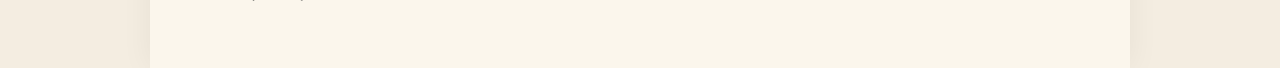
==== commit 38842554: "fix: photo enfant sable — image représentative du thème microbiome" ====
--- a/archives/ami-microbiome.html
+++ b/archives/ami-microbiome.html
@@ -13,7 +13,7 @@
 <meta property="og:type" content="article">
 <meta property="og:title" content="Un ami m'a dit — ces 38 000 milliards d'alliés qui vivent en toi">
 <meta property="og:description" content="Le microbiome humain, pourquoi les enfants qui jouent dans la terre s'immunisent, et comment ces 38 000 milliards de bactéries sont nos meilleurs alliés.">
-<meta property="og:image" content="https://upload.wikimedia.org/wikipedia/commons/b/b3/Human_microbiome_NHGRI.jpg">
+<meta property="og:image" content="https://upload.wikimedia.org/wikipedia/commons/1/1f/Lahglele_enfant_jouant_au_chateau_de_sable.jpg">
 <meta property="og:url" content="https://dzcheck.com/archives/ami-microbiome.html">
 <meta property="og:site_name" content="Bonjour le monde">
 <meta property="og:locale" content="fr_FR">
@@ -23,7 +23,7 @@
 <meta name="twitter:card" content="summary_large_image">
 <meta name="twitter:title" content="Un ami m'a dit — ces 38 000 milliards d'alliés qui vivent en toi">
 <meta name="twitter:description" content="Pourquoi jouer dans la terre est bon pour l'immunité — et ce que la science dit sur nos 38 000 milliards de bactéries.">
-<meta name="twitter:image" content="https://upload.wikimedia.org/wikipedia/commons/b/b3/Human_microbiome_NHGRI.jpg">
+<meta name="twitter:image" content="https://upload.wikimedia.org/wikipedia/commons/1/1f/Lahglele_enfant_jouant_au_chateau_de_sable.jpg">
 
 <script type="application/ld+json">
 {
@@ -177,8 +177,8 @@
     <p style="font-family:var(--sans);font-size:10px;color:var(--ink-faint);letter-spacing:1px;">27 mai 2026 · Sources scientifiques vérifiées</p>
   </div>
 
-  <div class="cover-photo" data-bg="https://upload.wikimedia.org/wikipedia/commons/b/b3/Human_microbiome_NHGRI.jpg" style="aspect-ratio:16/7; background-size:contain; background-color:#f9f4ea;"></div>
-  <p class="cover-caption">Le microbiome humain — chaque zone du corps abrite des communautés microbiennes distinctes. Illustration : National Human Genome Research Institute (NHGRI) / Wikimedia Commons — Domaine public</p>
+  <div class="cover-photo" data-bg="https://upload.wikimedia.org/wikipedia/commons/1/1f/Lahglele_enfant_jouant_au_chateau_de_sable.jpg" style="aspect-ratio:16/7;"></div>
+  <p class="cover-caption">Un enfant construit un château de sable — geste universel, et pour la science, acte fondateur de l'immunité. Photo : Lahglele / Wikimedia Commons (CC BY-SA 4.0)</p>
 
   <div class="ami-body">
 
